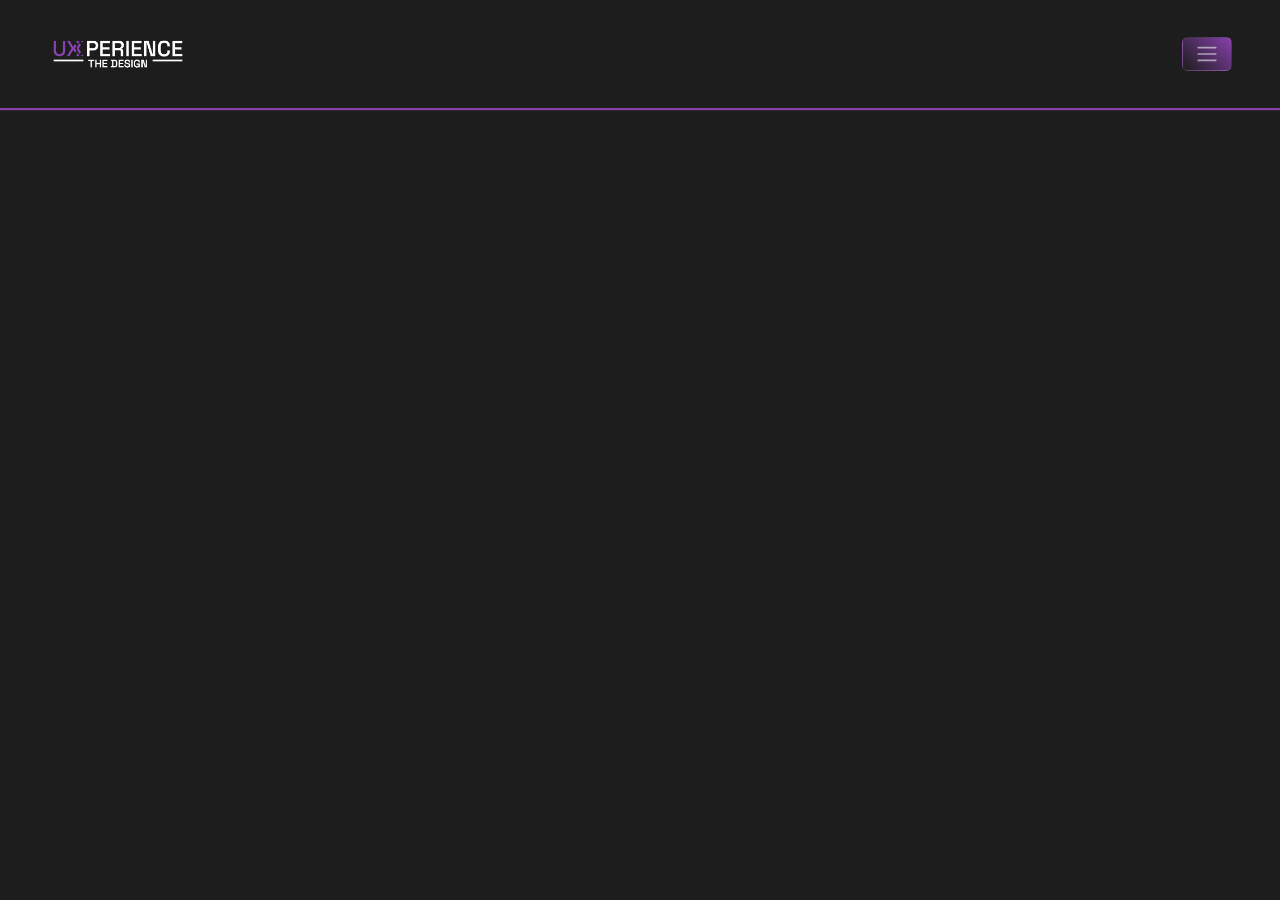
==== pages/Contact Us.html @ 0b3e4610 "landing page optimisation + majority of organisers page done" ====
<!DOCTYPE html>
<html lang="en">

<head>
    <meta charset="UTF-8">
    <meta http-equiv="X-UA-Compatible" content="IE=edge">
    <meta name="viewport" content="width=device-width, initial-scale=1.0">
    <title>Best Course 23</title>
    <!-- Font Awesome Icons-->
    <link rel="stylesheet" href="https://use.fontawesome.com/releases/v5.8.2/css/all.css"
        integrity="sha384-oS3vJWv+0UjzBfQzYUhtDYW+Pj2yciDJxpsK1OYPAYjqT085Qq/1cq5FLXAZQ7Ay" crossorigin="anonymous" />
    <!-- Favicon-->
    <link rel="icon" type="image/x-icon" href="http://course.best.rs/images/BEST-courses-small.png" />
    <!-- Bootstrap icons-->
    <link href="https://cdn.jsdelivr.net/npm/bootstrap-icons@1.5.0/font/bootstrap-icons.css" rel="stylesheet" />
    <!-- Core theme CSS (includes Bootstrap)-->
    <link rel="stylesheet" href="../css/styles.css" />
    <link rel="stylesheet" href="../css/myStyle.css">
    <link rel="stylesheet" href="../css/myStyle_ContactUs.css">
</head>

<body class="d-flex flex-column h-100">
    <main class="flex-shrink-0">
        <!-- Navigation-->
        <nav class="navbar navbar-collapse navbar-dark fixed-top p-0">
            <div class="container-fluid justify-content-between px-5">
                <a class="navbar-brand" href="../index.html"><img src="../assets/logo.png" alt="logo"></a>
                <button class="navbar-toggler" type="button" data-bs-toggle="offcanvas"
                    data-bs-target="#offcanvasDarkNavbar" aria-controls="offcanvasDarkNavbar"
                    aria-label="Toggle navigation">
                    <span class="navbar-toggler-icon"></span>
                </button>
                <div class="offcanvas offcanvas-end" tabindex="-1" id="offcanvasDarkNavbar"
                    aria-labelledby="offcanvasDarkNavbarLabel">
                    <div class="offcanvas-body d-flex justify-content-center">
                        <button type="button" class="btn-close btn-close-white align-self-end"
                            data-bs-dismiss="offcanvas" aria-label="Close"></button>
                        <ul class="navbar-nav justify-content-center flex-grow-1">
                            <li class="nav-item py-4">
                                <a class="nav-link text-center" href="../index.html">Home</a>
                            </li>
                            <li class="nav-item py-4">
                                <a class="nav-link active text-center" href="Organisers.html">Organisers</a>
                            </li>
                            <li class="nav-item py-4">
                                <a class="nav-link text-center" href="Contact Us.html" aria-current="page">Contact Us</a>
                            </li>
                        </ul>
                    </div>
                </div>
            </div>
        </nav>
    </main>
    <!-- Footer-->
    <footer class="py-4">
        <div class="container">
            <div class="row align-items-center justify-content-center" id="logo-container">
                <div class="col-md-2 d-flex align-items-center justify-content-center mb-2"><a
                        href="https://www.best.eu.org/courses/welcome.jsp" target="_blank"> <img
                            src="../assets/BC logo.png" alt="Best Courses"></a></div>
                <div class="col-md-2 d-flex align-items-center justify-content-center"><a
                        href="https://bestnis.rs/language/en/" target="_blank"> <img src="../assets/BEST crop.png"
                            alt="Best-Logo" id="BEST-logo"></a></div>
                <div class="col-md-2 d-flex align-items-center justify-content-center"><a href="#"> <img
                            src="../assets/logo.png" alt="Event logo"></a></div>
            </div>
            <div id="social-icons" class="row align-items-center justify-content-center pt-4">
                <a href="https://www.facebook.com/BESTnis.rs" target="_blank" class="col-1 text-center"><i
                        class="fab fa-facebook-square"></i></a>
                <a href="https://www.linkedin.com/company/bestni%C5%A1/" target="_blank" class="col-1 text-center"><i
                        class="fab fa-linkedin"></i></a>
                <a href="https://www.instagram.com/best_nis/" target="_blank" class="col-1 text-center"><i
                        class="fab fa-instagram"></i></a>
                <a href="mailto:nis@best-eu.org" target="_blank" class="col-1 text-center"><i
                        class="far fa-envelope"></i></a>
            </div>
        </div>
    </footer>
    <!-- Bootstrap core JS-->
    <script src="https://cdn.jsdelivr.net/npm/bootstrap@5.2.3/dist/js/bootstrap.bundle.min.js"></script>
    <!-- Core theme JS-->
    <script src="/js/scripts.js"></script>
    <!-- My JS-->

</body>

</html>
---- css/myStyle.css ----
@import url('https://fonts.googleapis.com/css2?family=Space+Grotesk:wght@300;400;500;600;700&display=swap');

:root {
    --black: #0E143A;
    --orange: #FFACBE;
    --pink: #FD36F5;
    --blue: #4BBAE3;
    --yellow: #DBC88A;

    --purple: #8640aa;
    --purpleD1: #4b156a;

    --white: #CDC7D1;

    --gray: #1D1D1E;
    --grayL1: #282829;
    --grayL2: #313132;
}

*,
::before,
::after {
    margin: 0;
    padding: 0;
}

html,
body {
    font-family: 'Space Grotesk', sans-serif;
    background: var(--gray);
    color: var(--white);
    scroll-behavior: smooth !important;
    width: 100%;
    margin: 0;
}

button:focus,
.btn:focus,
.btn-close:focus {
    box-shadow: none;
}


/*NAVIGATION*/
.navbar {
    background: var(--gray);
    opacity: 1;
    box-shadow: 1px 1px 1px 1px var(--purple);
    height: 12vh;
}

.navbar>container {
    position: relative;
}

.navbar-brand img {
    width: 140px;
    position: relative;
}

.navbar-toggler {
    background: linear-gradient(45deg, var(--gray), var(--purple));
    transition: all 0.2s;
}

.navbar-toggler:hover {
    scale: 0.95;
    filter: brightness(0.95);
}

.navbar-toggler:focus {
    box-shadow: none;
}


.navbar-toggler-icon {
    width: 1.2em;
    height: 1.2em;
}

.offcanvas-body {
    opacity: 1;
}

.offcanvas.offcanvas-end {
    background: linear-gradient(90deg, var(--gray), var(--purpleD1));
    transition: all 0.35s;
    width: 100vw;
    opacity: 1;
}

.offcanvas-body .nav-item {
    font-size: 4rem;
    font-weight: 500;
}

.offcanvas button {
    position: absolute;
    top: 2rem;
    right: 2rem;
    transform: scale(2);
}

@media only screen and (max-width: 470px) {
    .offcanvas-body .nav-item {
        font-size: 3.8rem;
        font-weight: 500;
    }
}


/*HEADER*/
header {
    background: linear-gradient(25deg, var(--gray), var(--grayL));
    min-height: 110vh;
}

header .h1 {
    font-weight: 600;
    font-size: 4.5em;
    word-spacing: 0.2rem;
    letter-spacing: 0.8rem;
    text-shadow: 1px 1px 2px var(--purpleD1);
}

header .h1>span {
    font-weight: 800;
    color: var(--purple);
}

h2 {
    font-size: 2.5rem;
    letter-spacing: 0.5rem;
    font-weight: 400;
    text-shadow: 1px 1px 2px var(--purpleD1);
}

@keyframes floating {
    0% {
        transform: translateY(0px);
    }

    50% {
        transform: translateY(-15px);
    }

    100% {
        transform: translateY(0px);
    }
}

@keyframes grow {
    0% {
        scale: 1;
        transform: translateY(0px);
    }

    100% {
        scale: 1.3;
        transform: translateY(-15px);
    }
}

#dynamicElement {
    position: relative;
}

#dynamicElement img {
    position: absolute;
    animation: ease-in-out floating 3s infinite;
}

#saturnMagla {
    position: relative !important;
    width: 100%;
}

#raketa {
    width: 100px;
    z-index: 100;
    rotate: 45deg;
    bottom: 15vh;
    left: 5vw;
    animation: ease-in-out grow 10s infinite !important;
    animation: ease-in-out floating 3s infinite;

}

@media only screen and (max-width: 1199px) {
    header .h1 {
        font-size: 3.7em !important;
    }

    h2 {
        font-size: 2rem !important;
        ;
    }
}

@media only screen and (max-width: 575px) {
    header .h1 {
        font-size: 3.2em !important;
        ;
    }

    h2 {
        font-size: 1.8rem !important;
        ;
    }
}

@media only screen and (max-width: 470px) {
    header .h1 {
        font-size: 2.3em !important;
        ;
    }

    h2 {
        font-size: 1.3rem !important;
        ;
    }
}

/*WHEN, WHERE*/
#when-where-container i {
    font-size: 3.5rem;
    color: var(--purple);
}

#when-where-container p {
    font-size: 1.6rem;
}

@media only screen and (max-width: 991px) {
    #when-where-container i {
        font-size: 3.2rem;
        color: var(--purple);
    }

    #when-where-container p {
        font-size: 1.3rem;
    }
}

@media only screen and (max-width: 755px) {
    #when-where-container i {
        font-size: 3rem;
        color: var(--purple);
    }

    #when-where-container p {
        font-size: 1.3rem;
    }
}


/*PARAGRAFI SA SLIKAMA*/
.paragraf-sa-slikom img {
    width: 100%;
    height: 300px;
    position: relative;
    object-fit: cover;
}

.imageContainer::after {
    position: absolute;
    top: 0;
    left: 0;
    height: 100%;
    width: 100%;
    background: linear-gradient(45deg, var(--gray), var(--purpleD1));
    opacity: 0.7;
    z-index: 1000;
    display: block;
    content: "";
}

.btn {
    background: var(--purple);
    color: var(--white);
    font-family: 'Space Grotesk', sans-serif;
    font-size: 1.25rem;
    transition: all 0.25s;
    margin: 0 auto;
}

.btn:hover {
    scale: 0.98;
    filter: brightness(0.9);
    color: var(--white);
    background-color: var(--purple);
    border-color: none;
}

.btn:active {
    color: var(--white) !important;
    background-color: var(--purple) !important;
    border-color: transparent !important;
}

@media only screen and (max-width: 991px) {
    .imageContainer::after {
        height: calc(100% - 3rem);
    }
}

@media only screen and (max-width: 575px) {
    #learn-more-button {
        font-size: 1rem;
    }
}


/* COUNTDOWN SECTION */
.timerDisplay {
    font-weight: 100;
    font-size: 4rem;
    margin: 0;
    color: var(--white);
}

.timerDisplay>span {
    position: relative;
    padding: 0.5rem;
}

.timerDisplay span div {
    position: relative;
    font-size: 1.5rem;
    top: -0.8rem;
}

.timerDisplay span div:not(.timerDisplay #months div,
    .timerDisplay #days div,
    .timerDisplay #hours div,
    .timerDisplay #minutes div,
    .timerDisplay #seconds div) {
    visibility: hidden;
}

h2:not(header h2) {
    font-size: 3.5rem;
}

#apply-now-button {
    font-size: 2rem;
    border-radius: 20px;
    background: linear-gradient(45deg, var(--grayL2), var(--purple));
    border: none;
}

@media only screen and (max-width:1000px) {
    .timerDisplay {
        font-weight: 100;
        font-size: 3rem;
    }

    .timerDisplay>span {
        position: relative;
        padding: 0.5rem;
    }

    .timerDisplay span div {
        position: relative;
        font-size: 1.5rem;
        top: -0.8rem;
    }

    h2:not(header h2) {
        font-size: 3rem;
    }

    #apply-now-button {
        font-size: 1.5rem;
    }
}

@media only screen and (max-width:767px) {
    .timerDisplay {
        font-weight: 100;
        font-size: 2.3rem;
        margin: 0;
        color: var(--white);
    }

    .timerDisplay>span {
        position: relative;
        padding: 0.5rem;
    }

    .timerDisplay span div {
        position: relative;
        font-size: 1rem;
        top: -0.8rem;
    }

    h2:not(header h2) {
        font-size: 2rem;
    }

    #apply-now-button {
        font-size: 1.3rem;
    }
}

@media only screen and (max-width:552px) {
    .timerDisplay {
        font-weight: 100;
        font-size: 2rem;
        margin: 0;
        color: var(--white);
    }

    .timerDisplay>span {
        position: relative;
        padding: 0.2rem;
    }

    .timerDisplay span div {
        position: relative;
        font-size: 1rem;
        top: -0.8rem;
    }

    h2:not(header h2) {
        font-size: 1.5rem;
        letter-spacing: 0.6rem;
    }

    #apply-now-button {
        font-size: 1rem;
    }
}


/* CARDS */
.cardInfo {
    width: 25%;
}

.card-img-top {
    width: 40%;
}

.cardInfo h3,
.cardInfo .btn {
    font-size: clamp(1.5rem, 2vw, 2rem);
}

.cardInfo .btn {
    font-size: clamp(1.2rem, 1.5vw, 1.5rem);
}

@media only screen and (max-width:991px) {
    .cardInfo {
        width: 60%;
    }
}


/* PREDAVACI */
.karticaPredavaca {
    max-width: 800px;
    margin: 0 auto;
    padding: 2rem;
    margin-top: 5rem;
}

.slikaPredavaca {
    width: 100%;
}

.professorContact i,
.organiserContact i {
    font-size: 1.8rem;
    color: var(--purple);
    transition: all 0.3s;
    border: none;
}

.professorContact i:hover,
.organiserContact i:hover {
    scale: 0.95;
    filter: brightness(0.8);
}

.professorInfo h3 {
    font-size: 2rem;
}

.professorInfo p {
    margin: 0;
}

.professorInfo h3+p {
    font-size: 1.1rem;
    color: var(--purple);
}

.bio {
    font-size: 1.1rem;
}

@media only screen and (max-width:991px) {
    .slikaPredavaca {
        width: 60%;
    }
}

@media only screen and (max-width:580px) {
    .professorInfo h3 {
        font-size: 1.5rem;
    }

    .professorContact i {
        font-size: 1.6rem;
    }

    .professorInfo h3+p {
        font-size: 1.05rem;
    }

    .bio {
        font-size: 1rem;
    }
}


/* POKROVITELJI */
@keyframes scroll {
    from {
        transform: translateX(0%);
    }

    to {
        transform: translateX(-100%);
    }
}

.logos {
    overflow-x: hidden;
    white-space: nowrap;
    user-select: none;
    position: relative;
}

/*.logos::before{
    content: "";
    position: absolute;
    top:0;
    left: -15%;    
    width: 30%;
    height: 100%;
    background: linear-gradient(to left, rgba(0,0,0,0), var(--gray));
    z-index: 10;
}*/
.slider {
    white-space: nowrap;
    transform: translateX(50%);
    animation: scroll 15s infinite linear;
}

.slider img {
    width: 250px;
    padding: 0 3rem;
}

.slider.active {
    animation-play-state: paused;
}

/*FOOTER*/
footer {
    background: var(--gray);
}

footer img {
    width: 130px;
}

#logo-container a {
    transition: all 0.3s;
}

#logo-container a:hover {
    scale: 0.95;
    filter: brightness(0.9);
}

#BEST-logo {
    width: 100px;
}

#social-icons i {
    font-size: 1.25rem;
    color: white;
    transition: all 0.3s;
}

#social-icons i:hover {
    scale: 0.95;
    color: var(--white);
}
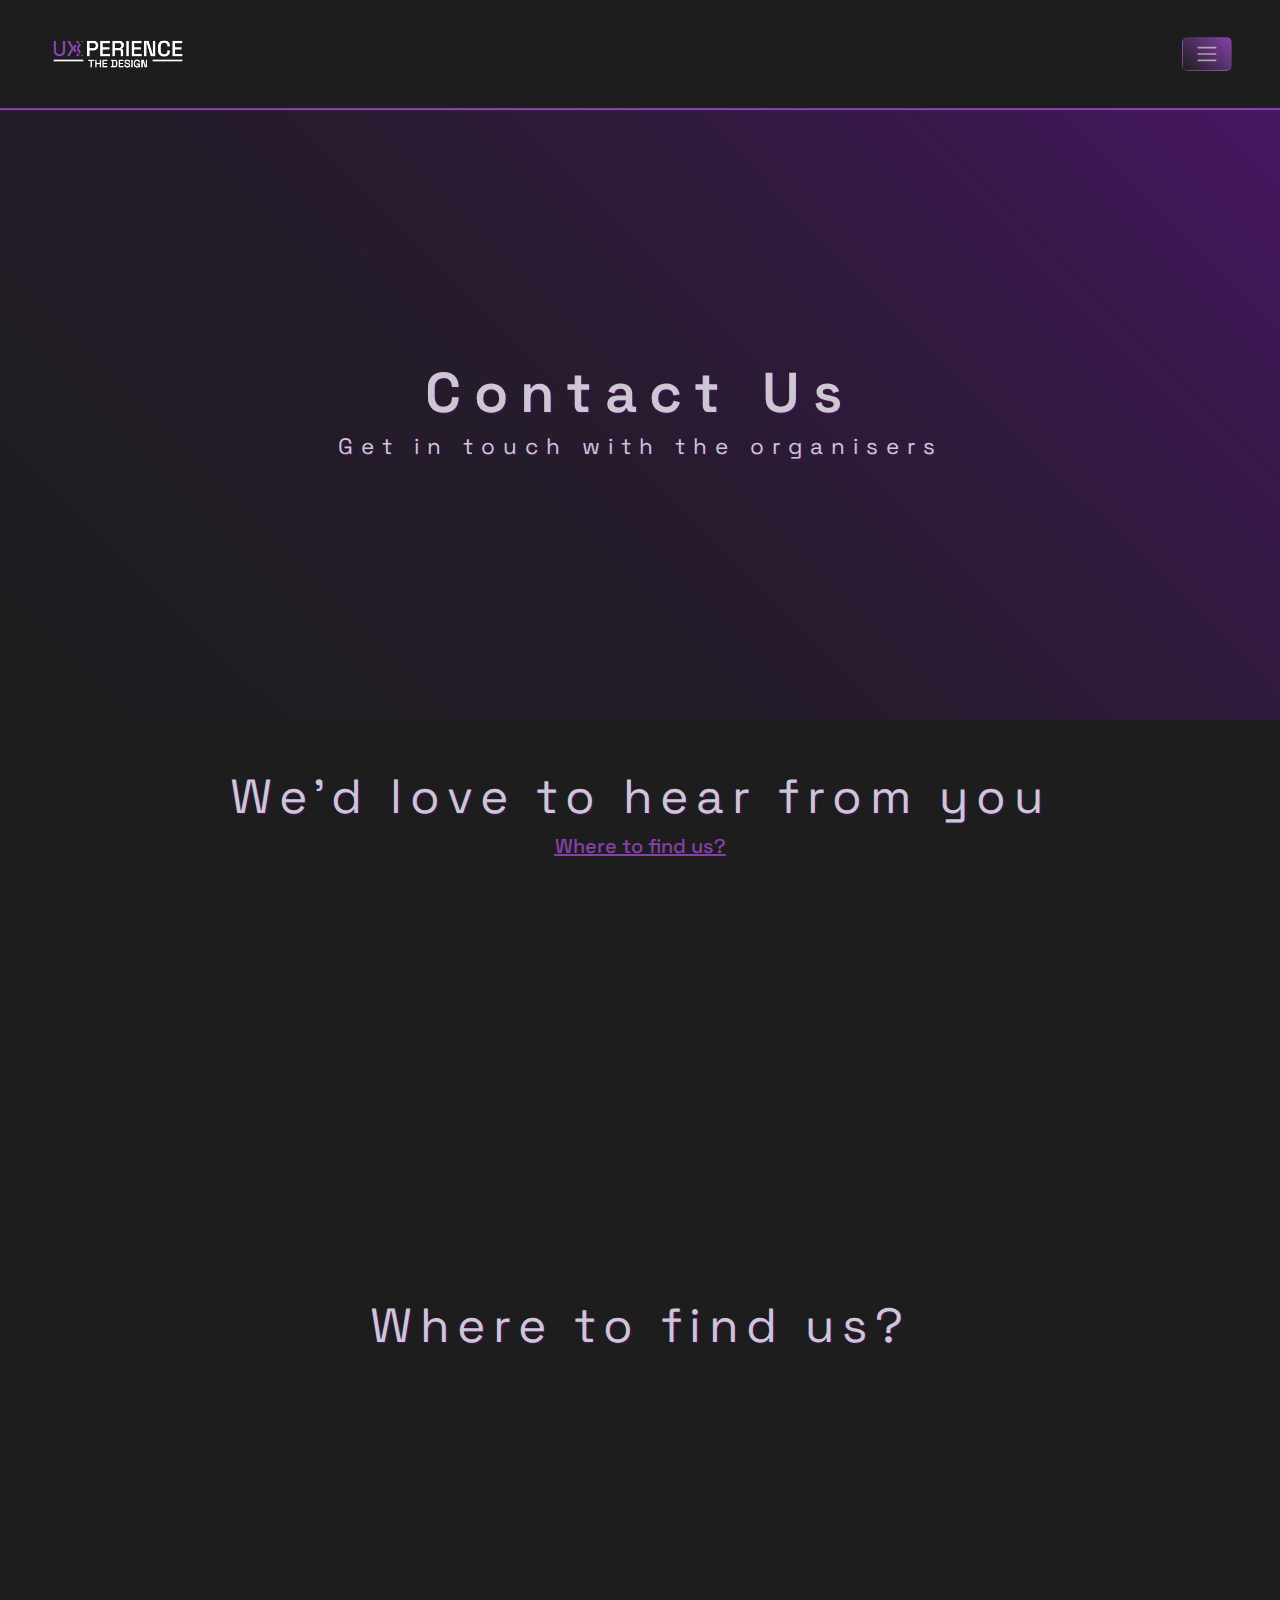
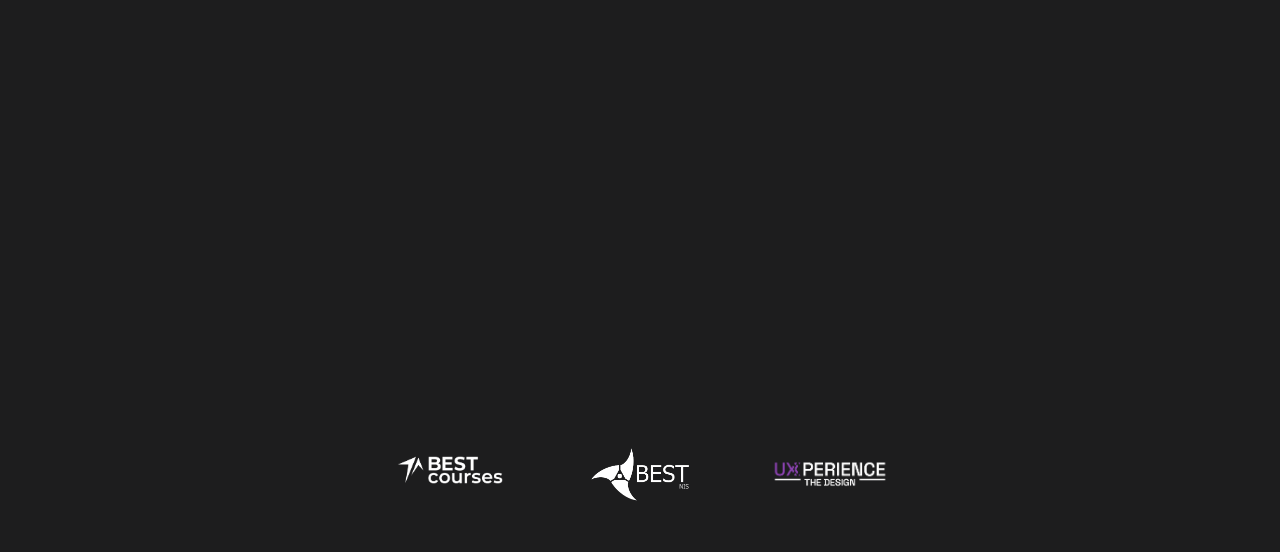
==== commit a363f73e: "Contact Us + Organisers + serbian translation" ====
--- a/pages/Contact Us.html
+++ b/pages/Contact Us.html
@@ -2,15 +2,17 @@
 <html lang="en">
 
 <head>
-    <meta charset="UTF-8">
-    <meta http-equiv="X-UA-Compatible" content="IE=edge">
-    <meta name="viewport" content="width=device-width, initial-scale=1.0">
-    <title>Best Course 23</title>
+    <meta charset="utf-8" />
+    <meta name="viewport" content="width=device-width, initial-scale=1, shrink-to-fit=no" />
+    <meta name="description" content="BEST course about UX design organised by BEST Niš" />
+    <meta name="keywords" content="BEST, BEST Course, BEST Niš, Niš, Serbia, Srbija, UX design" />
+    <meta name="author" content="Vojin Đorđević">
+    <title>BEST Course 23 | BEST NIŠ</title>
     <!-- Font Awesome Icons-->
     <link rel="stylesheet" href="https://use.fontawesome.com/releases/v5.8.2/css/all.css"
         integrity="sha384-oS3vJWv+0UjzBfQzYUhtDYW+Pj2yciDJxpsK1OYPAYjqT085Qq/1cq5FLXAZQ7Ay" crossorigin="anonymous" />
     <!-- Favicon-->
-    <link rel="icon" type="image/x-icon" href="http://course.best.rs/images/BEST-courses-small.png" />
+    <link rel="icon" type="image/x-icon" href="../assets/courses icon.png?" />
     <!-- Bootstrap icons-->
     <link href="https://cdn.jsdelivr.net/npm/bootstrap-icons@1.5.0/font/bootstrap-icons.css" rel="stylesheet" />
     <!-- Core theme CSS (includes Bootstrap)-->
@@ -25,31 +27,116 @@
         <nav class="navbar navbar-collapse navbar-dark fixed-top p-0">
             <div class="container-fluid justify-content-between px-5">
                 <a class="navbar-brand" href="../index.html"><img src="../assets/logo.png" alt="logo"></a>
-                <button class="navbar-toggler" type="button" data-bs-toggle="offcanvas"
-                    data-bs-target="#offcanvasDarkNavbar" aria-controls="offcanvasDarkNavbar"
-                    aria-label="Toggle navigation">
+                <button class="navbar-toggler" type="button" data-bs-toggle="offcanvas" data-bs-target="#offcanvasDarkNavbar"
+                    aria-controls="offcanvasDarkNavbar" aria-label="Toggle navigation">
                     <span class="navbar-toggler-icon"></span>
                 </button>
                 <div class="offcanvas offcanvas-end" tabindex="-1" id="offcanvasDarkNavbar"
                     aria-labelledby="offcanvasDarkNavbarLabel">
                     <div class="offcanvas-body d-flex justify-content-center">
-                        <button type="button" class="btn-close btn-close-white align-self-end"
-                            data-bs-dismiss="offcanvas" aria-label="Close"></button>
-                        <ul class="navbar-nav justify-content-center flex-grow-1">
-                            <li class="nav-item py-4">
+                        <button type="button" class="btn-close btn-close-white" data-bs-dismiss="offcanvas"
+                            aria-label="Close"></button>
+                        <ul class="navbar-nav justify-content-center flex-grow-1 position-relative">
+                            <li class="nav-item">
                                 <a class="nav-link text-center" href="../index.html">Home</a>
                             </li>
-                            <li class="nav-item py-4">
-                                <a class="nav-link active text-center" href="Organisers.html">Organisers</a>
+                            <li class="nav-item">
+                                <a class="nav-link text-center"
+                                    href="./Organisers.html">Organisers</a>
                             </li>
-                            <li class="nav-item py-4">
-                                <a class="nav-link text-center" href="Contact Us.html" aria-current="page">Contact Us</a>
+                            <li class="nav-item">
+                                <a class="nav-link text-center active" aria-current="page" href="./pages/Contact Us.html">Contact Us</a>
+                            </li>
+                            <li class="nav-item d-flex text-center justify-content-center">
+                                <a class="nav-link text-center" href="./KontaktSRB.html">SRB &nbsp</a>|<a
+                                    class="nav-link text-center" href="./Contact Us.html">&nbsp
+                                    ENG</a>
                             </li>
                         </ul>
                     </div>
                 </div>
             </div>
         </nav>
+        <!-- Header-->
+        <header class="d-flex align-items-center">
+            <div class="container-fluid">
+                <div class="row g-0 align-items-center justify-content-center">
+                    <div class="col-lg-6 order-lg-0 order-1">
+                        <div class="d-flex flex-column justify-content-center">
+                            <div class="h1 text-center">Contact Us</div>
+                            <h2 class="text-center">Get in touch with the organisers</h2>
+                        </div>
+                    </div>
+                </div>
+            </div>
+        </header>
+        <!-- Contact form-->
+        <div class="pt-5 px-4 px-md-5 mb-4">
+            <div class="text-center mb-4">
+                <h2>We'd love to hear from you</h2>
+                <a href="#submitButton">
+                    <h5 class="text-decoration-underline">Where to find us?</h5>
+                </a>
+            </div>
+            <div class="row gx-5 justify-content-center">
+                <div class="col-sm-10 col-md-8 col-xl-6">
+                    <form id="contactForm" class="toAppear" action="https://formspree.io/f/mayzvbjp" method="post">
+                        <!-- Name input-->
+                        <div class="form-floating mb-3">
+                            <input class="form-control" id="name" name="Full Name" type="text"
+                                placeholder="Enter your name..." required />
+                            <label for="name">Full name</label>
+                        </div>
+                        <!-- Email address input-->
+                        <div class="form-floating mb-3">
+                            <input class="form-control" id="email" name="Email address" type="email"
+                                placeholder="name@example.com" required />
+                            <label for="email">Email Address</label>
+                        </div>
+                        <!-- Message input-->
+                        <div class="form-floating mb-3">
+                            <textarea class="form-control" id="message" name="Message" type="text"
+                                placeholder="Enter your message here..." style="height: 10rem" required></textarea>
+                            <label for="message">Message</label>
+                        </div>
+                        <!-- Submit Button-->
+                        <div class="d-grid"><button class="btn" id="submitButton" type="submit">Submit</button></div>
+                    </form>
+                </div>
+            </div>
+        </div>
+        <!-- Where to find us? -->
+        <div id="whereToFindUs" class="py-1 px-4 px-md-5 my-5">
+            <div class="text-center mb-4">
+                <h2>Where to find us?</h2>
+            </div>
+            <div class="container">
+                <div class="row pt-2 justify-content-center">
+                    <div class="col-lg-8">
+                        <iframe
+                            src="https://www.google.com/maps/embed?pb=!1m18!1m12!1m3!1d2316.4608280196803!2d21.889761275132493!3d43.33123197319679!2m3!1f0!2f0!3f0!3m2!1i1024!2i768!4f13.1!3m3!1m2!1s0x4755b733ea5cf091%3A0x2905ad211c32712a!2sBEST%20Nis!5e1!3m2!1sen!2srs!4v1683125600072!5m2!1sen!2srs"
+                            width="600" height="450" style="border:0;" allowfullscreen="" loading="lazy"
+                            referrerpolicy="no-referrer-when-downgrade" class="toAppear"></iframe>
+                    </div>
+                </div>
+                <div class="infoIspodMape row justify-content-center mt-2 toAppear">
+                    <div class="col-12 text-center">
+                        <i class="fas fa-map-marker-alt text-center mb-3"></i>
+                        <span>Aleksandra Medvedeva 14A, Nis</span>
+                    </div>
+                    <div class="col-12 text-center">
+                        <a href="mailto:nis@best-eu.org"><i class="far fa-envelope text-center mb-3"></i>
+                            <span>nis@best-eu.org</span>
+                        </a>
+                    </div>
+                    <div class="col-12 text-center">
+                        <a href="Organisers.html#toOrganisers">
+                            <button class="btn mt-2 pt-sm-2">Organising team</button>
+                        </a>
+                    </div>
+                </div>
+            </div>
+        </div>
     </main>
     <!-- Footer-->
     <footer class="py-4">
@@ -61,7 +148,7 @@
                 <div class="col-md-2 d-flex align-items-center justify-content-center"><a
                         href="https://bestnis.rs/language/en/" target="_blank"> <img src="../assets/BEST crop.png"
                             alt="Best-Logo" id="BEST-logo"></a></div>
-                <div class="col-md-2 d-flex align-items-center justify-content-center"><a href="#"> <img
+                <div class="col-md-2 d-flex align-items-center justify-content-center"><a href="../index.html"> <img
                             src="../assets/logo.png" alt="Event logo"></a></div>
             </div>
             <div id="social-icons" class="row align-items-center justify-content-center pt-4">
@@ -81,7 +168,8 @@
     <!-- Core theme JS-->
     <script src="/js/scripts.js"></script>
     <!-- My JS-->
-
+    <script src="/js/appearOnScroll.js"></script>
+    <script src="/js/movingImages.js"></script>
 </body>
 
 </html>--- a/css/myStyle.css
+++ b/css/myStyle.css
@@ -1,10 +1,10 @@
 @import url('https://fonts.googleapis.com/css2?family=Space+Grotesk:wght@300;400;500;600;700&display=swap');
 
 :root {
-    --black: #0E143A;
+    --black: #183157;
     --orange: #FFACBE;
     --pink: #FD36F5;
-    --blue: #4BBAE3;
+    --blue: #1F456C;
     --yellow: #DBC88A;
 
     --purple: #8640aa;
@@ -40,12 +40,24 @@
     box-shadow: none;
 }
 
+.toAppear {
+    opacity: 0;
+    scale: 0.8;
+    transition: all .5s;
+}
+
+.toAppear.active {
+    opacity: 1;
+    scale: 1;
+    transform: translateX(0%) scale(1);
+}
 
 /*NAVIGATION*/
 .navbar {
     background: var(--gray);
     opacity: 1;
     box-shadow: 1px 1px 1px 1px var(--purple);
+    min-height: min-content;
     height: 12vh;
 }
 
@@ -79,19 +91,23 @@
 }
 
 .offcanvas-body {
-    opacity: 1;
+    opacity: 1 !important;
 }
 
 .offcanvas.offcanvas-end {
-    background: linear-gradient(90deg, var(--gray), var(--purpleD1));
+    background: linear-gradient(90deg, var(--grayL1), var(--purpleD1));
     transition: all 0.35s;
     width: 100vw;
-    opacity: 1;
-}
-
-.offcanvas-body .nav-item {
+    opacity: 1 !important;
+}
+
+.nav-item {
     font-size: 4rem;
     font-weight: 500;
+}
+
+.nav-item:last-of-type {
+    font-size: 3rem;
 }
 
 .offcanvas button {
@@ -99,13 +115,17 @@
     top: 2rem;
     right: 2rem;
     transform: scale(2);
-}
-
-@media only screen and (max-width: 470px) {
+    z-index: 100;
+}
+
+@media only screen and (max-width: 565px) {
     .offcanvas-body .nav-item {
-        font-size: 3.8rem;
+        font-size: 3rem;
         font-weight: 500;
     }
+        .nav-item:last-of-type {
+            font-size: 2.5rem;
+        }
 }
 
 
@@ -188,11 +208,24 @@
 
 @media only screen and (max-width: 1199px) {
     header .h1 {
-        font-size: 3.7em !important;
+        font-size: 3.5em !important;
     }
 
     h2 {
         font-size: 2rem !important;
+        ;
+    }
+}
+
+@media only screen and (min-width: 769px) and (max-width: 991px) {
+
+    /* targeting between md and lg*/
+    header .h1 {
+        font-size: 2.5em !important;
+    }
+
+    h2 {
+        font-size: 1.8rem !important;
         ;
     }
 }
@@ -216,29 +249,27 @@
     }
 
     h2 {
-        font-size: 1.3rem !important;
-        ;
+        
     }
 }
 
 /*WHEN, WHERE*/
 #when-where-container i {
-    font-size: 3.5rem;
+    font-size: 3rem;
     color: var(--purple);
 }
 
 #when-where-container p {
-    font-size: 1.6rem;
+    font-size: 1.3rem;
 }
 
 @media only screen and (max-width: 991px) {
     #when-where-container i {
-        font-size: 3.2rem;
-        color: var(--purple);
+        font-size: 3rem;
     }
 
     #when-where-container p {
-        font-size: 1.3rem;
+        font-size: 1.1rem;
     }
 }
 
@@ -249,17 +280,55 @@
     }
 
     #when-where-container p {
-        font-size: 1.3rem;
+        font-size: 1.1rem;
     }
 }
 
 
 /*PARAGRAFI SA SLIKAMA*/
-.paragraf-sa-slikom img {
-    width: 100%;
-    height: 300px;
-    position: relative;
-    object-fit: cover;
+.movingImagesContainer {
+    position: relative;
+    height: 30vh;
+animation: ease-in-out floating 3s infinite;
+}
+/*
+VRLO VAZAN NOTE!!!
+Imam jedan imageContainerDiv cija je pozicija relativna, on mi diktira zauzece prostora movingImagesContainer-a,
+ostala dva u sekciji ce biti apsolutno pozicionirani
+*/
+.imageContainerDiv {
+    width: 40vw;
+    max-width: 300px;
+    transition: all 0.5s;
+    transition-timing-function: cubic-bezier(0.165, 0.84, 0.44, 1);
+    position: relative;
+    top: -20%;
+    z-index: 0;
+}
+
+.imageContainerDiv:nth-of-type(2) {
+    position: absolute;
+    left: 5%;
+    top: 20%;
+    z-index: 2;
+}
+
+.imageContainerDiv:nth-of-type(3) {
+    position: absolute;
+    right: 5%;
+    top: 40%;
+}
+
+.imageContainer {
+  
+}
+
+.imageContainerDiv-2 .imageContainer {
+    rotate: -20deg;
+}
+
+.imageContainerDiv-3 .imageContainer {
+    rotate: 20deg;
 }
 
 .imageContainer::after {
@@ -268,27 +337,37 @@
     left: 0;
     height: 100%;
     width: 100%;
-    background: linear-gradient(45deg, var(--gray), var(--purpleD1));
+    background: linear-gradient(10deg, var(--gray), var(--purple));
     opacity: 0.7;
     z-index: 1000;
     display: block;
     content: "";
 }
 
+.paragraf-sa-slikom img {
+    width: 100%;
+    height: 100%;
+    position: relative;
+    object-fit: cover;
+}
+
+.paragraf-sa-slikom p{
+    margin-top: 5rem;
+}
 .btn {
     background: var(--purple);
     color: var(--white);
     font-family: 'Space Grotesk', sans-serif;
-    font-size: 1.25rem;
+    font-size: 1.05rem;
     transition: all 0.25s;
     margin: 0 auto;
 }
 
 .btn:hover {
+    background: var(--purple);
+    color: var(--white);
     scale: 0.98;
     filter: brightness(0.9);
-    color: var(--white);
-    background-color: var(--purple);
     border-color: none;
 }
 
@@ -300,7 +379,7 @@
 
 @media only screen and (max-width: 991px) {
     .imageContainer::after {
-        height: calc(100% - 3rem);
+        /* height: calc(100% - 3rem); */
     }
 }
 
@@ -314,7 +393,7 @@
 /* COUNTDOWN SECTION */
 .timerDisplay {
     font-weight: 100;
-    font-size: 4rem;
+    font-size: 3rem;
     margin: 0;
     color: var(--white);
 }
@@ -326,7 +405,7 @@
 
 .timerDisplay span div {
     position: relative;
-    font-size: 1.5rem;
+    font-size: 1.4rem;
     top: -0.8rem;
 }
 
@@ -339,11 +418,12 @@
 }
 
 h2:not(header h2) {
-    font-size: 3.5rem;
+    font-size: 2.8rem;
 }
 
 #apply-now-button {
-    font-size: 2rem;
+    max-width: 300px;
+    font-size: 1.5rem;
     border-radius: 20px;
     background: linear-gradient(45deg, var(--grayL2), var(--purple));
     border: none;
@@ -366,9 +446,7 @@
         top: -0.8rem;
     }
 
-    h2:not(header h2) {
-        font-size: 3rem;
-    }
+    h2:not(header h2) {}
 
     #apply-now-button {
         font-size: 1.5rem;
@@ -424,7 +502,7 @@
 
     h2:not(header h2) {
         font-size: 1.5rem;
-        letter-spacing: 0.6rem;
+        letter-spacing: 0.3rem;
     }
 
     #apply-now-button {
@@ -434,20 +512,28 @@
 
 
 /* CARDS */
+.card{
+    background: var(--blue);
+}
+.card:nth-of-type(1){
+    background: var(--purple);
+}
+
 .cardInfo {
     width: 25%;
 }
 
 .card-img-top {
     width: 40%;
-}
-
-.cardInfo h3,
+    max-width: 7rem;
+}
+
+.cardInfo h3 {
+    font-size: clamp(1.2rem, 2vw, 1.3rem);
+}
+
 .cardInfo .btn {
-    font-size: clamp(1.5rem, 2vw, 2rem);
-}
-
-.cardInfo .btn {
+    background: var(--purple);
     font-size: clamp(1.2rem, 1.5vw, 1.5rem);
 }
 
@@ -575,7 +661,11 @@
 }
 
 footer img {
-    width: 130px;
+    width: 120px;
+}
+
+#BEST-logo {
+    width: 100px;
 }
 
 #logo-container a {
@@ -585,10 +675,6 @@
 #logo-container a:hover {
     scale: 0.95;
     filter: brightness(0.9);
-}
-
-#BEST-logo {
-    width: 100px;
 }
 
 #social-icons i {
@@ -600,4 +686,37 @@
 #social-icons i:hover {
     scale: 0.95;
     color: var(--white);
+}
+
+@media only screen and (max-width:575px) {
+    footer img {
+        width: 120px;
+    }
+
+    #BEST-logo {
+        width: 80px;
+    }
+}
+
+/* MODAL */
+.modal-content {
+    background: var(--blue);
+    color: var(--white);
+}
+
+.modal-content p {
+    margin: 0;
+}
+
+.modal-title {
+    color: var(--white);
+}
+
+.modal-header .btn-close {
+    color: var(--white);
+}
+
+.modal-footer .btn {
+    font-size: 1.1rem;
+    background: var(--purple);
 }--- a/css/myStyle_ContactUs.css
+++ b/css/myStyle_ContactUs.css
@@ -0,0 +1,77 @@
+/* Header */
+header {
+    min-height: 80vh;
+    padding-top: 12vh;
+    background: linear-gradient(45deg, var(--gray), 70%, var(--purpleD1))
+}
+
+header .h1 {
+    font-size: 3.5rem;
+}
+
+h2 {
+    font-size: 1.4rem;
+}
+
+h2:not(header h2) {
+    font-size: 3rem;
+}
+
+h5 {
+    color: var(--purple);
+}
+.btn{
+    background: var(--purple);
+}
+.btn:hover{
+    background: var(--purple);
+}
+
+@media only screen and (max-width: 1199px) {
+   header h1{
+    font-size: 3.5em !important;
+   }
+}
+
+/* Form */
+.form-control {
+    background: #ffffff;
+}
+
+.form-control:focus {
+    border-color: var(--purpleD1);
+    outline: 0;
+    box-shadow: 1px 1px 5px 0.25rem var(--purple);
+}
+
+form input {
+    font-family: inherit;
+}
+
+/* WHERE TO FIND US */
+iframe{
+    width: 100%;
+}
+.infoIspodMape{
+    font-size: 1.4rem;
+}
+.infoIspodMape a{
+    color: inherit;
+    text-decoration: none;
+}
+.infoIspodMape i{
+    color: var(--purple);
+    margin-bottom: 0 !important;
+}
+
+@media only screen and (max-width:470px) {
+    h5{
+            font-size: 1rem;
+        }
+    .btn{
+        font-size: 1rem;
+    }
+    .infoIspodMape{
+        font-size: 1rem;
+    }
+}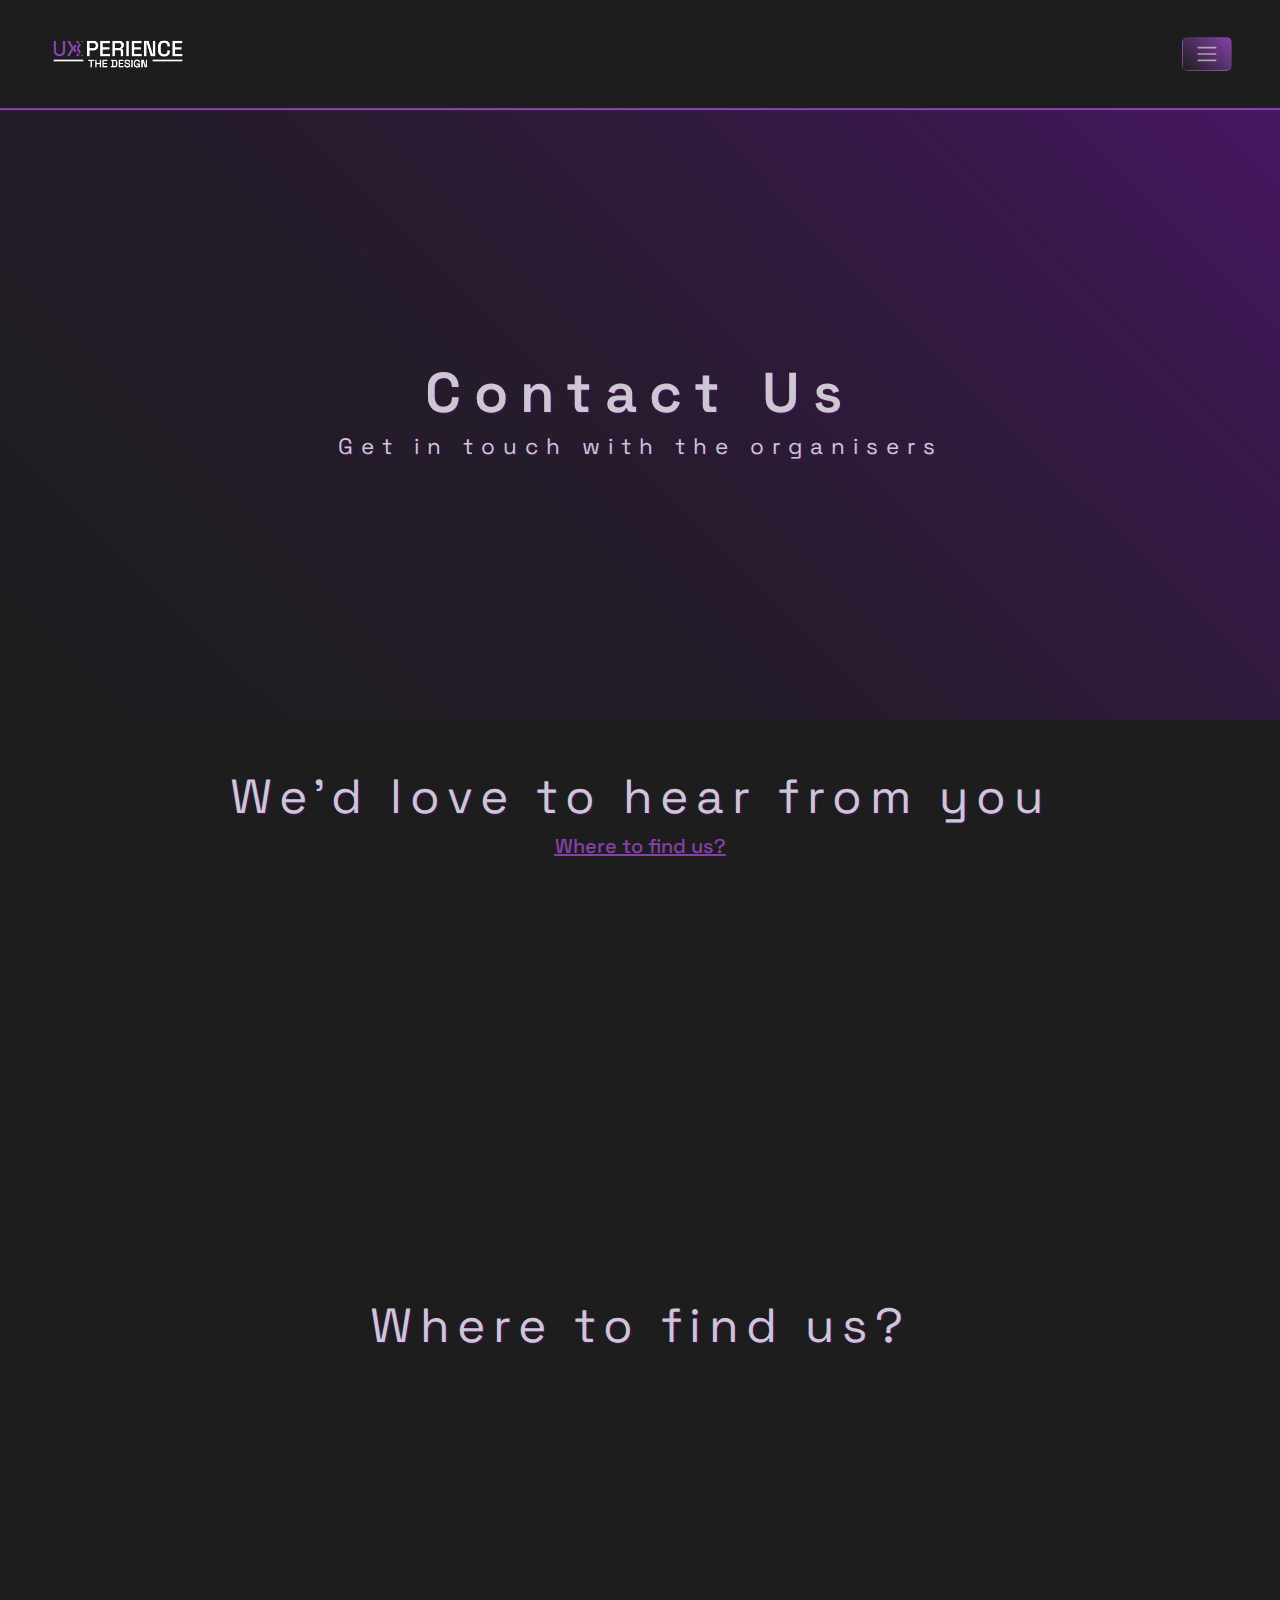
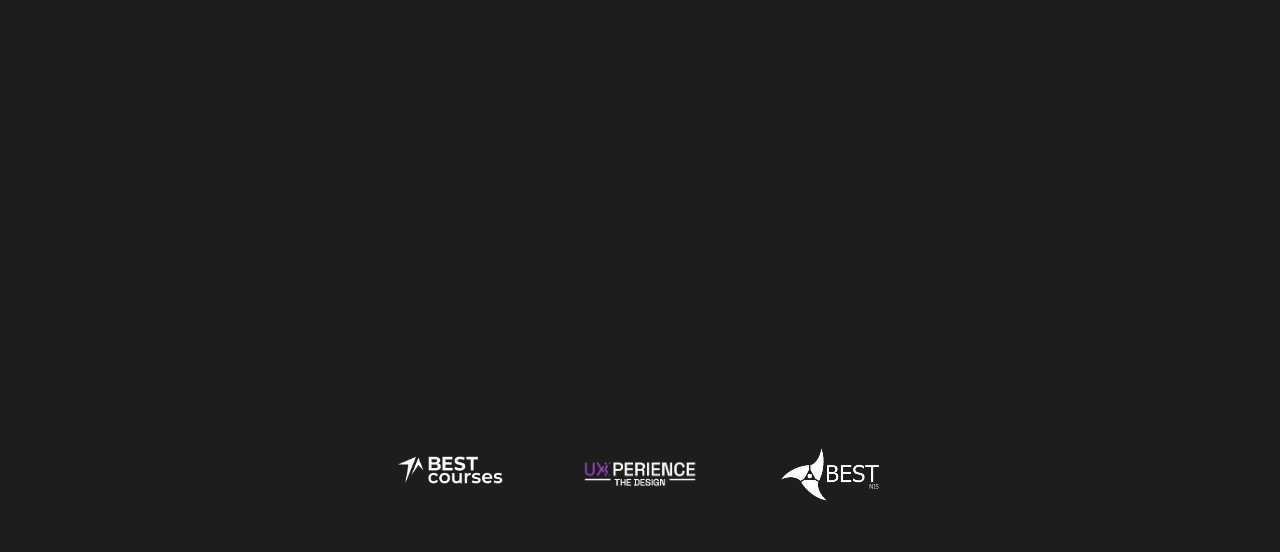
==== commit 33423730: "footer logo reordering" ====
--- a/pages/Contact Us.html
+++ b/pages/Contact Us.html
@@ -27,8 +27,9 @@
         <nav class="navbar navbar-collapse navbar-dark fixed-top p-0">
             <div class="container-fluid justify-content-between px-5">
                 <a class="navbar-brand" href="../index.html"><img src="../assets/logo.png" alt="logo"></a>
-                <button class="navbar-toggler" type="button" data-bs-toggle="offcanvas" data-bs-target="#offcanvasDarkNavbar"
-                    aria-controls="offcanvasDarkNavbar" aria-label="Toggle navigation">
+                <button class="navbar-toggler" type="button" data-bs-toggle="offcanvas"
+                    data-bs-target="#offcanvasDarkNavbar" aria-controls="offcanvasDarkNavbar"
+                    aria-label="Toggle navigation">
                     <span class="navbar-toggler-icon"></span>
                 </button>
                 <div class="offcanvas offcanvas-end" tabindex="-1" id="offcanvasDarkNavbar"
@@ -41,11 +42,11 @@
                                 <a class="nav-link text-center" href="../index.html">Home</a>
                             </li>
                             <li class="nav-item">
-                                <a class="nav-link text-center"
-                                    href="./Organisers.html">Organisers</a>
+                                <a class="nav-link text-center" href="./Organisers.html">Organisers</a>
                             </li>
                             <li class="nav-item">
-                                <a class="nav-link text-center active" aria-current="page" href="./pages/Contact Us.html">Contact Us</a>
+                                <a class="nav-link text-center active" aria-current="page"
+                                    href="./pages/Contact Us.html">Contact Us</a>
                             </li>
                             <li class="nav-item d-flex text-center justify-content-center">
                                 <a class="nav-link text-center" href="./KontaktSRB.html">SRB &nbsp</a>|<a
@@ -145,11 +146,11 @@
                 <div class="col-md-2 d-flex align-items-center justify-content-center mb-2"><a
                         href="https://www.best.eu.org/courses/welcome.jsp" target="_blank"> <img
                             src="../assets/BC logo.png" alt="Best Courses"></a></div>
+                <div class="col-md-2 d-flex align-items-center justify-content-center"><a href="../index.html"> <img
+                            src="../assets/logo.png" alt="Event logo"></a></div>
                 <div class="col-md-2 d-flex align-items-center justify-content-center"><a
                         href="https://bestnis.rs/language/en/" target="_blank"> <img src="../assets/BEST crop.png"
                             alt="Best-Logo" id="BEST-logo"></a></div>
-                <div class="col-md-2 d-flex align-items-center justify-content-center"><a href="../index.html"> <img
-                            src="../assets/logo.png" alt="Event logo"></a></div>
             </div>
             <div id="social-icons" class="row align-items-center justify-content-center pt-4">
                 <a href="https://www.facebook.com/BESTnis.rs" target="_blank" class="col-1 text-center"><i
@@ -166,10 +167,10 @@
     <!-- Bootstrap core JS-->
     <script src="https://cdn.jsdelivr.net/npm/bootstrap@5.2.3/dist/js/bootstrap.bundle.min.js"></script>
     <!-- Core theme JS-->
-    <script src="/js/scripts.js"></script>
+    <script src="../js/scripts.js"></script>
     <!-- My JS-->
-    <script src="/js/appearOnScroll.js"></script>
-    <script src="/js/movingImages.js"></script>
+    <script src="../js/appearOnScroll.js"></script>
+    <script src="../js/movingImages.js"></script>
 </body>
 
 </html>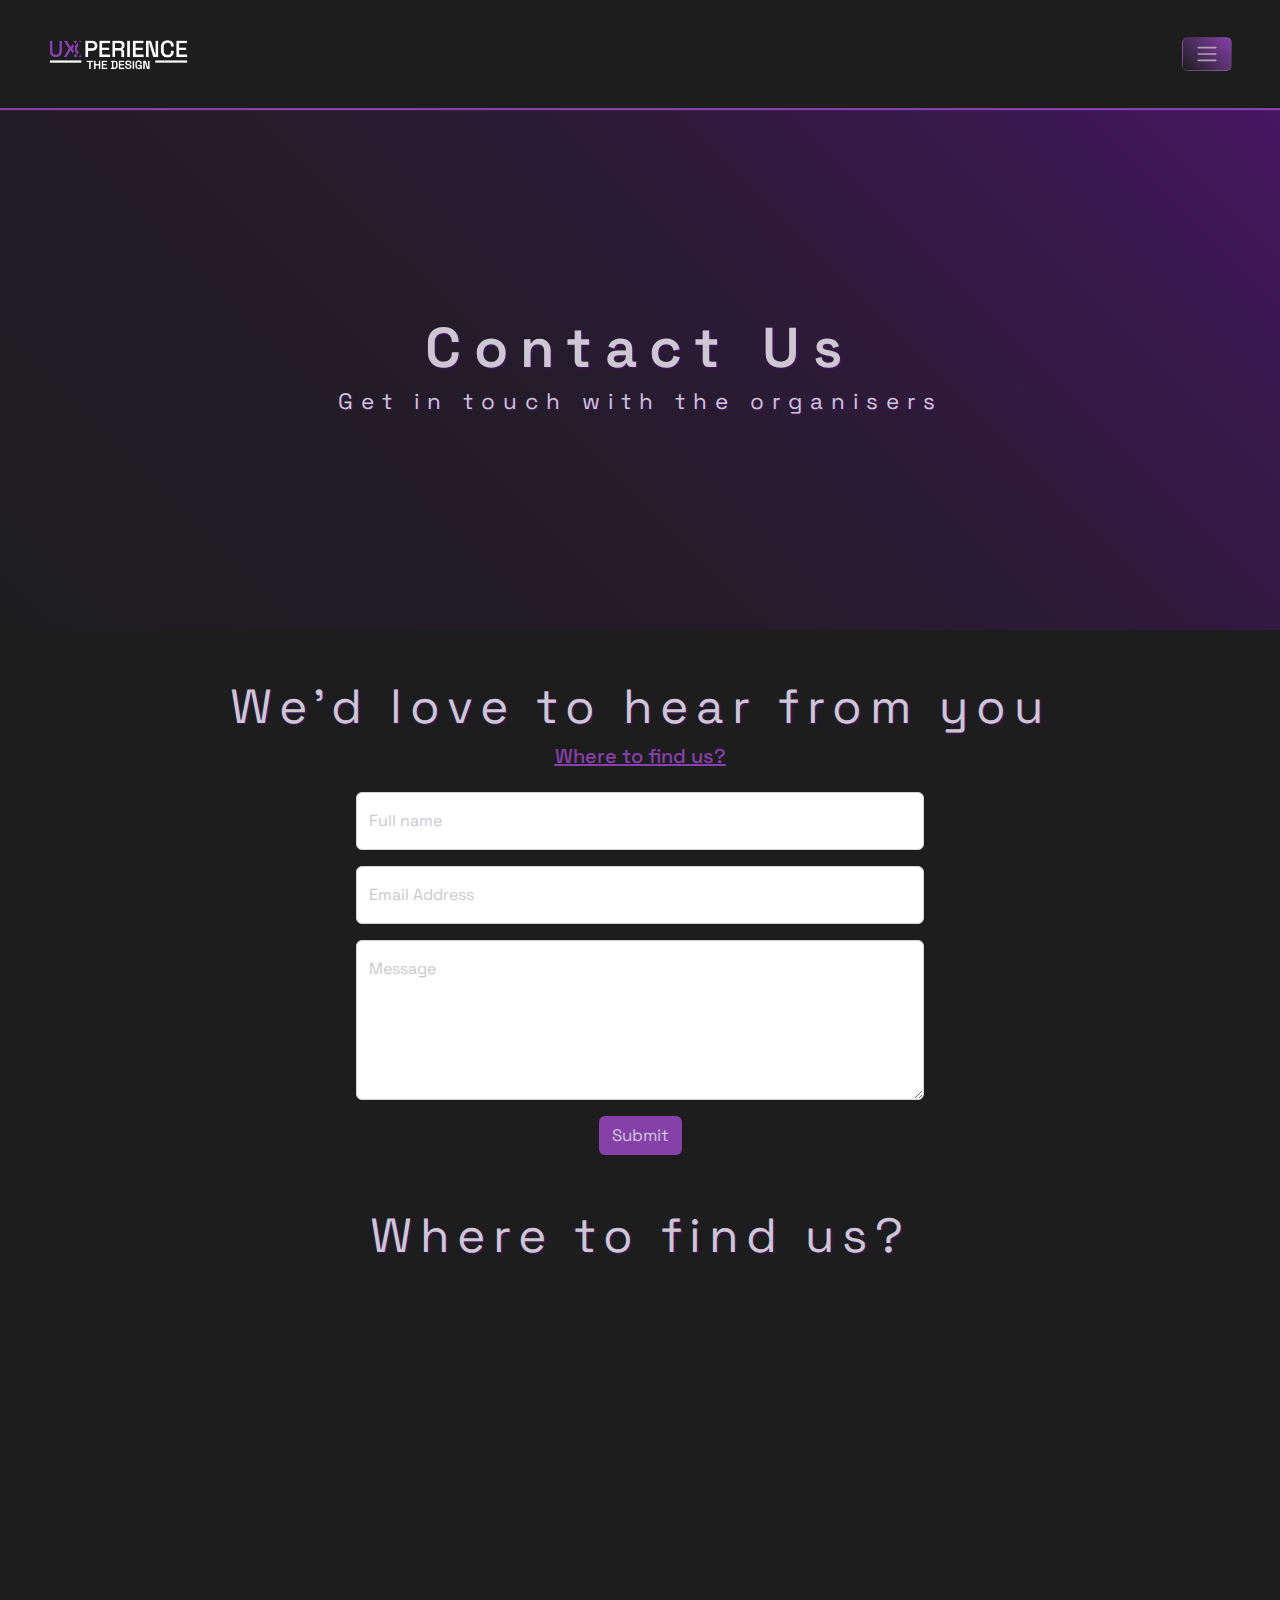
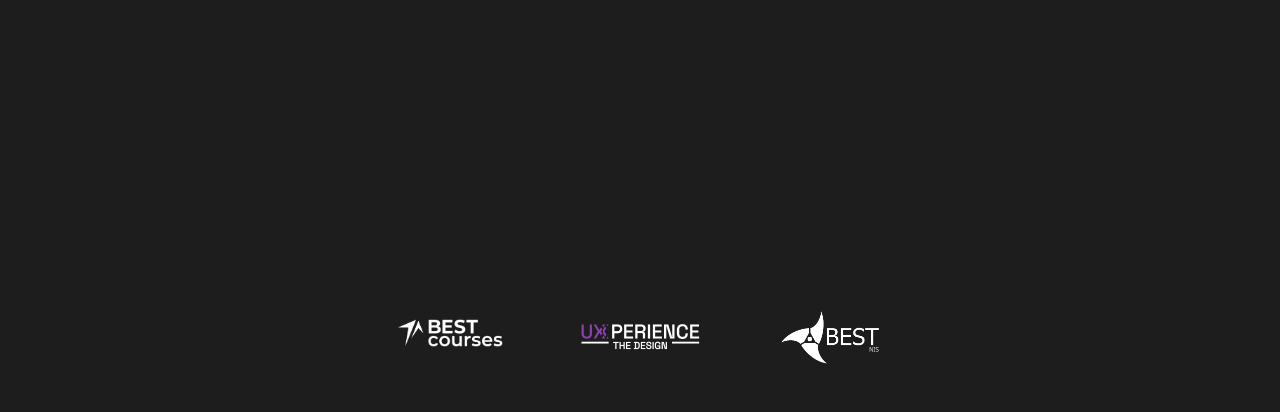
==== commit 9d6bf581: "another margin update :')" ====
--- a/pages/Contact Us.html
+++ b/pages/Contact Us.html
@@ -107,7 +107,7 @@
             </div>
         </div>
         <!-- Where to find us? -->
-        <div id="whereToFindUs" class="py-1 px-4 px-md-5 my-5">
+        <div id="whereToFindUs" class="py-1 px-4 px-md-5 mt-5 mb-1">
             <div class="text-center mb-4">
                 <h2>Where to find us?</h2>
             </div>
--- a/css/myStyle.css
+++ b/css/myStyle.css
@@ -338,7 +338,7 @@
     height: 100%;
     width: 100%;
     background: linear-gradient(10deg, var(--gray), var(--purple));
-    opacity: 0.7;
+    opacity: 0.45;
     z-index: 1000;
     display: block;
     content: "";
@@ -524,7 +524,7 @@
 }
 
 .card-img-top {
-    width: 40%;
+    width: 100%;
     max-width: 7rem;
 }
 
@@ -697,6 +697,11 @@
         width: 80px;
     }
 }
+@media only screen and (max-width:767px) {
+    footer .container .row div:nth-of-type(2){
+        margin-bottom: 12px;
+    }
+}
 
 /* MODAL */
 .modal-content {
--- a/css/myStyle_ContactUs.css
+++ b/css/myStyle_ContactUs.css
@@ -1,6 +1,6 @@
 /* Header */
 header {
-    min-height: 80vh;
+    min-height: 70vh;
     padding-top: 12vh;
     background: linear-gradient(45deg, var(--gray), 70%, var(--purpleD1))
 }
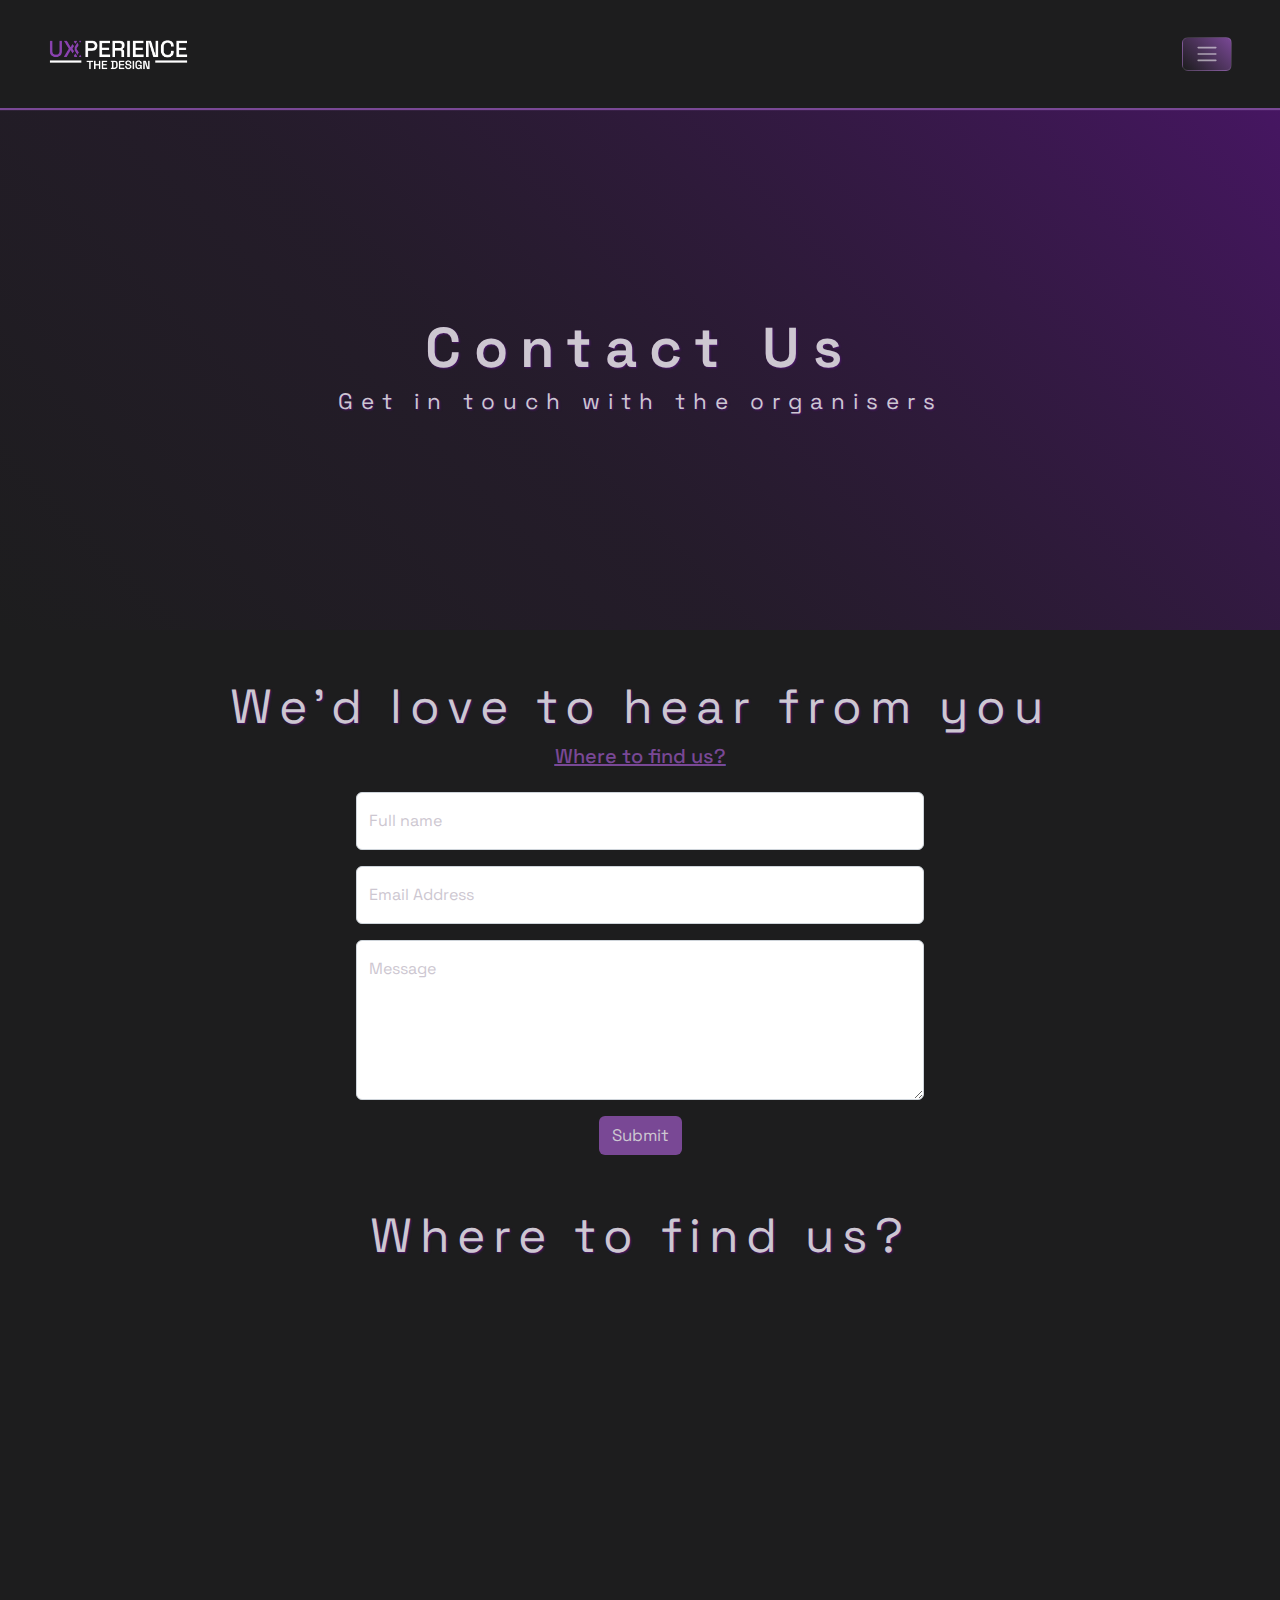
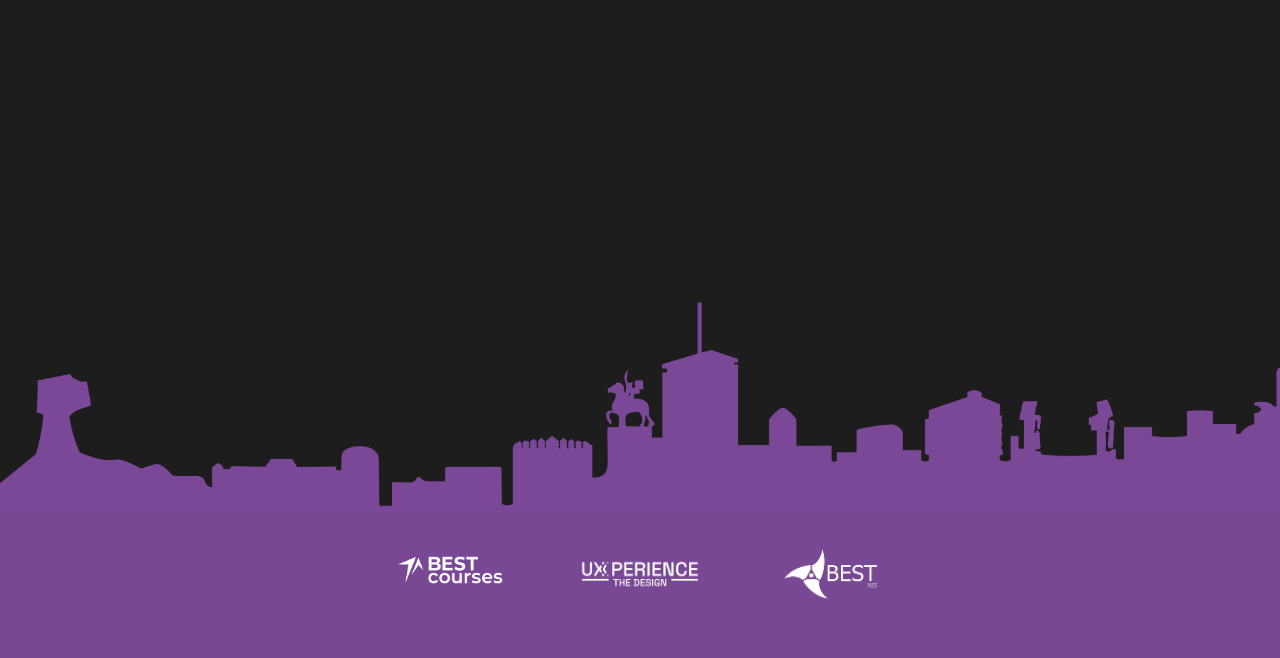
==== commit fb92db14: "Bunch of updates, APPLY functional" ====
--- a/pages/Contact Us.html
+++ b/pages/Contact Us.html
@@ -20,7 +20,6 @@
     <link rel="stylesheet" href="../css/myStyle.css">
     <link rel="stylesheet" href="../css/myStyle_ContactUs.css">
 </head>
-
 <body class="d-flex flex-column h-100">
     <main class="flex-shrink-0">
         <!-- Navigation-->
@@ -106,6 +105,8 @@
                 </div>
             </div>
         </div>
+        
+        
         <!-- Where to find us? -->
         <div id="whereToFindUs" class="py-1 px-4 px-md-5 mt-5 mb-1">
             <div class="text-center mb-4">
@@ -139,6 +140,10 @@
             </div>
         </div>
     </main>
+    <!-- Divider -->
+    <div class="footerBackground">
+        <img src="../assets/Dividers/dividerMN.png" alt="">
+    </div>
     <!-- Footer-->
     <footer class="py-4">
         <div class="container">
@@ -147,7 +152,7 @@
                         href="https://www.best.eu.org/courses/welcome.jsp" target="_blank"> <img
                             src="../assets/BC logo.png" alt="Best Courses"></a></div>
                 <div class="col-md-2 d-flex align-items-center justify-content-center"><a href="../index.html"> <img
-                            src="../assets/logo.png" alt="Event logo"></a></div>
+                            src="../assets/logoF.png" alt="Event logo"></a></div>
                 <div class="col-md-2 d-flex align-items-center justify-content-center"><a
                         href="https://bestnis.rs/language/en/" target="_blank"> <img src="../assets/BEST crop.png"
                             alt="Best-Logo" id="BEST-logo"></a></div>
--- a/css/myStyle.css
+++ b/css/myStyle.css
@@ -7,7 +7,7 @@
     --blue: #1F456C;
     --yellow: #DBC88A;
 
-    --purple: #8640aa;
+    --purple: #794895;
     --purpleD1: #4b156a;
 
     --white: #CDC7D1;
@@ -52,6 +52,13 @@
     transform: translateX(0%) scale(1);
 }
 
+.divider {
+   
+}
+.divider img{
+ max-width: 100%;   
+}
+
 /*NAVIGATION*/
 .navbar {
     background: var(--gray);
@@ -123,9 +130,10 @@
         font-size: 3rem;
         font-weight: 500;
     }
-        .nav-item:last-of-type {
-            font-size: 2.5rem;
-        }
+
+    .nav-item:last-of-type {
+        font-size: 2.5rem;
+    }
 }
 
 
@@ -185,7 +193,7 @@
     position: relative;
 }
 
-#dynamicElement img {
+#dynamicElement #saturnMagla {
     position: absolute;
     animation: ease-in-out floating 3s infinite;
 }
@@ -194,7 +202,16 @@
     position: relative !important;
     width: 100%;
 }
-
+.star{
+    position: absolute;
+    width: 50px;
+}
+.star1{
+
+}
+.star2{
+    left: 0px;
+}
 #raketa {
     width: 100px;
     z-index: 100;
@@ -208,11 +225,11 @@
 
 @media only screen and (max-width: 1199px) {
     header .h1 {
-        font-size: 3.5em !important;
+        font-size: 3em !important;
     }
 
     h2 {
-        font-size: 2rem !important;
+        font-size: 1.9rem !important;
         ;
     }
 }
@@ -221,23 +238,23 @@
 
     /* targeting between md and lg*/
     header .h1 {
-        font-size: 2.5em !important;
-    }
-
-    h2 {
-        font-size: 1.8rem !important;
+        font-size: 2.3em !important;
+    }
+
+    header h2 {
+        font-size: 1.3rem !important;
         ;
     }
 }
 
 @media only screen and (max-width: 575px) {
     header .h1 {
-        font-size: 3.2em !important;
+        font-size: 2.3em !important;
         ;
     }
 
-    h2 {
-        font-size: 1.8rem !important;
+    header h2 {
+        font-size: 1.3rem !important;
         ;
     }
 }
@@ -245,12 +262,9 @@
 @media only screen and (max-width: 470px) {
     header .h1 {
         font-size: 2.3em !important;
-        ;
-    }
-
-    h2 {
-        
-    }
+    }
+
+    h2 {}
 }
 
 /*WHEN, WHERE*/
@@ -289,8 +303,9 @@
 .movingImagesContainer {
     position: relative;
     height: 30vh;
-animation: ease-in-out floating 3s infinite;
-}
+    animation: ease-in-out floating 3s infinite;
+}
+
 /*
 VRLO VAZAN NOTE!!!
 Imam jedan imageContainerDiv cija je pozicija relativna, on mi diktira zauzece prostora movingImagesContainer-a,
@@ -319,9 +334,7 @@
     top: 40%;
 }
 
-.imageContainer {
-  
-}
+.imageContainer {}
 
 .imageContainerDiv-2 .imageContainer {
     rotate: -20deg;
@@ -351,9 +364,10 @@
     object-fit: cover;
 }
 
-.paragraf-sa-slikom p{
+.paragraf-sa-slikom p {
     margin-top: 5rem;
 }
+
 .btn {
     background: var(--purple);
     color: var(--white);
@@ -421,6 +435,9 @@
     font-size: 2.8rem;
 }
 
+#countdown-section a{
+    
+}
 #apply-now-button {
     max-width: 300px;
     font-size: 1.5rem;
@@ -512,10 +529,11 @@
 
 
 /* CARDS */
-.card{
+.card {
     background: var(--blue);
 }
-.card:nth-of-type(1){
+
+.card:nth-of-type(1) {
     background: var(--purple);
 }
 
@@ -657,15 +675,25 @@
 
 /*FOOTER*/
 footer {
-    background: var(--gray);
-}
-
-footer img {
+    position: relative;
+    background: var(--purple);
+}
+.footerBackground{
+    position: relative;
+    max-width: 100vw;
+    
+    z-index: -1;
+}
+.footerBackground img{
+    width: 100%;
+}
+
+#logo-container img {
     width: 120px;
 }
 
-#BEST-logo {
-    width: 100px;
+#BEST-logo, #logo-container img:nth-of-type(3) {
+    width: 95px !important;
 }
 
 #logo-container a {
@@ -689,16 +717,11 @@
 }
 
 @media only screen and (max-width:575px) {
-    footer img {
-        width: 120px;
-    }
-
-    #BEST-logo {
-        width: 80px;
-    }
-}
+    
+}
+
 @media only screen and (max-width:767px) {
-    footer .container .row div:nth-of-type(2){
+    footer .container .row div:nth-of-type(2) {
         margin-bottom: 12px;
     }
 }
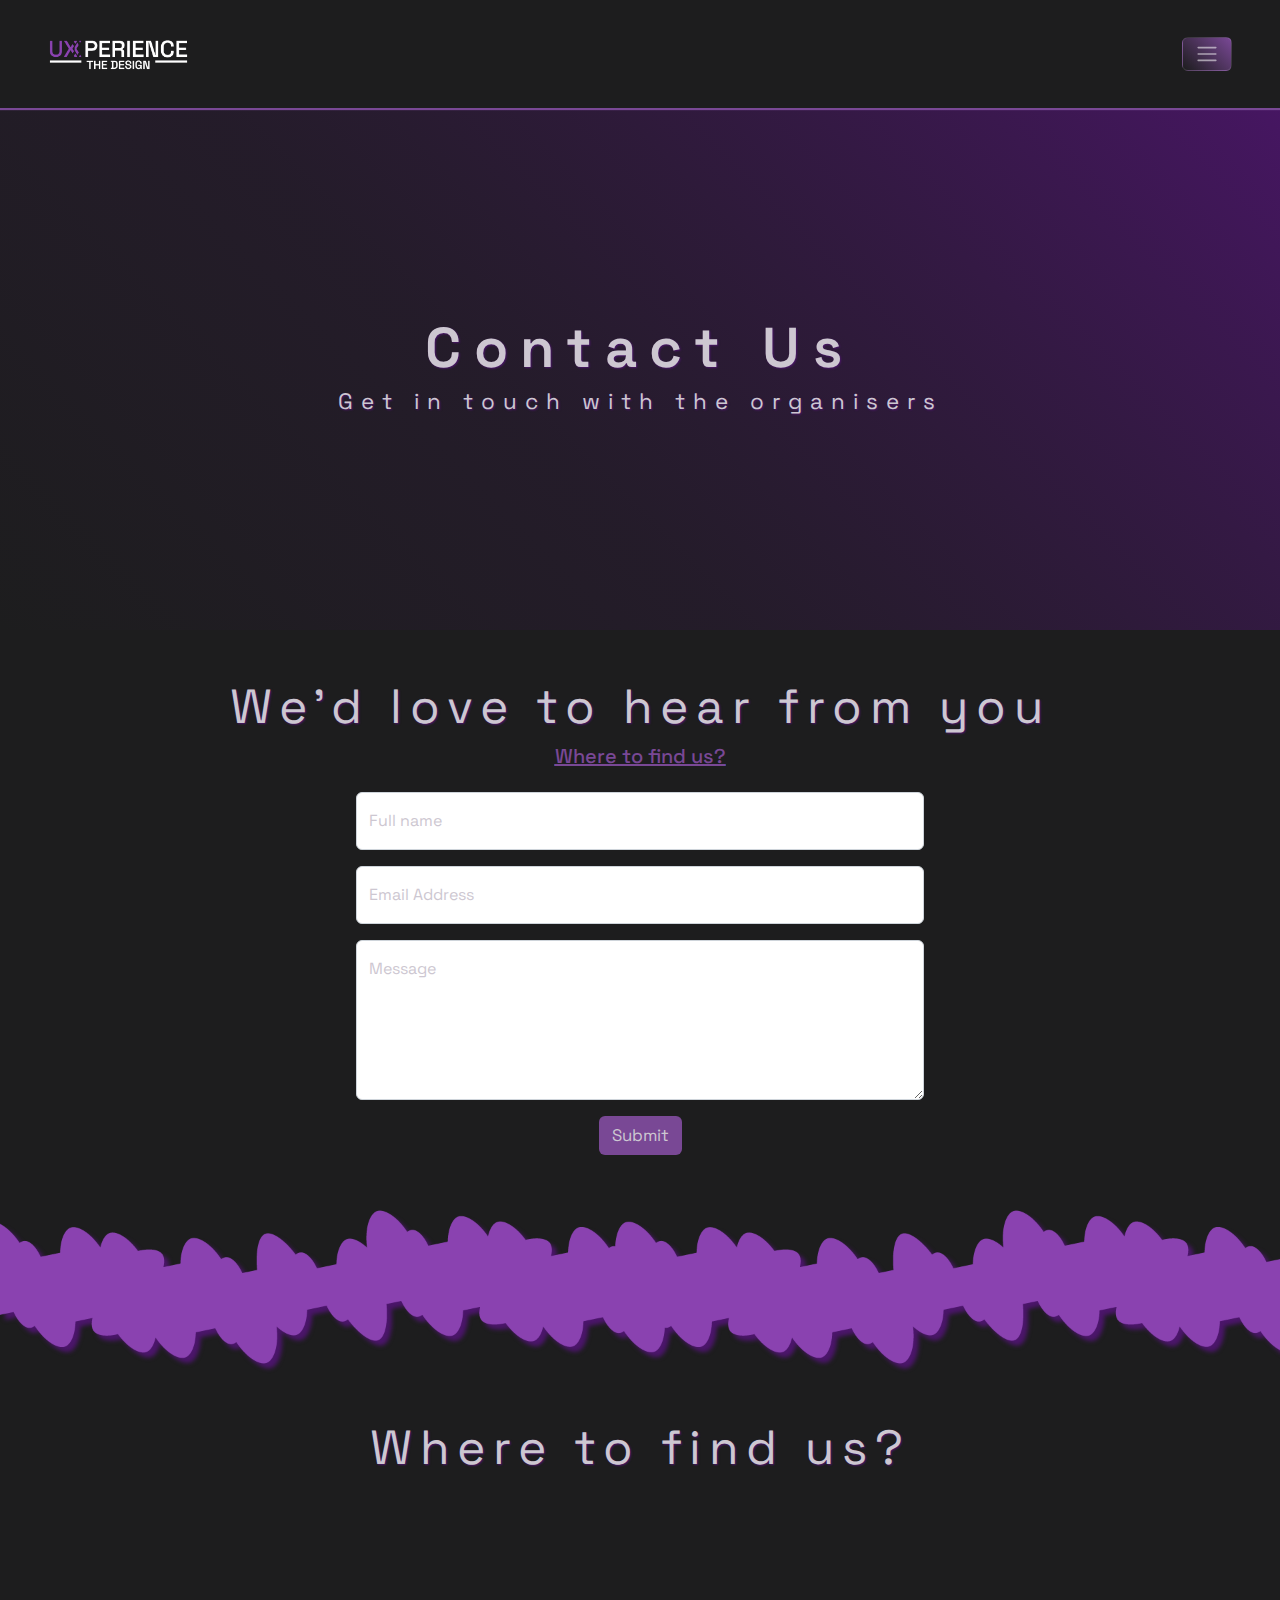
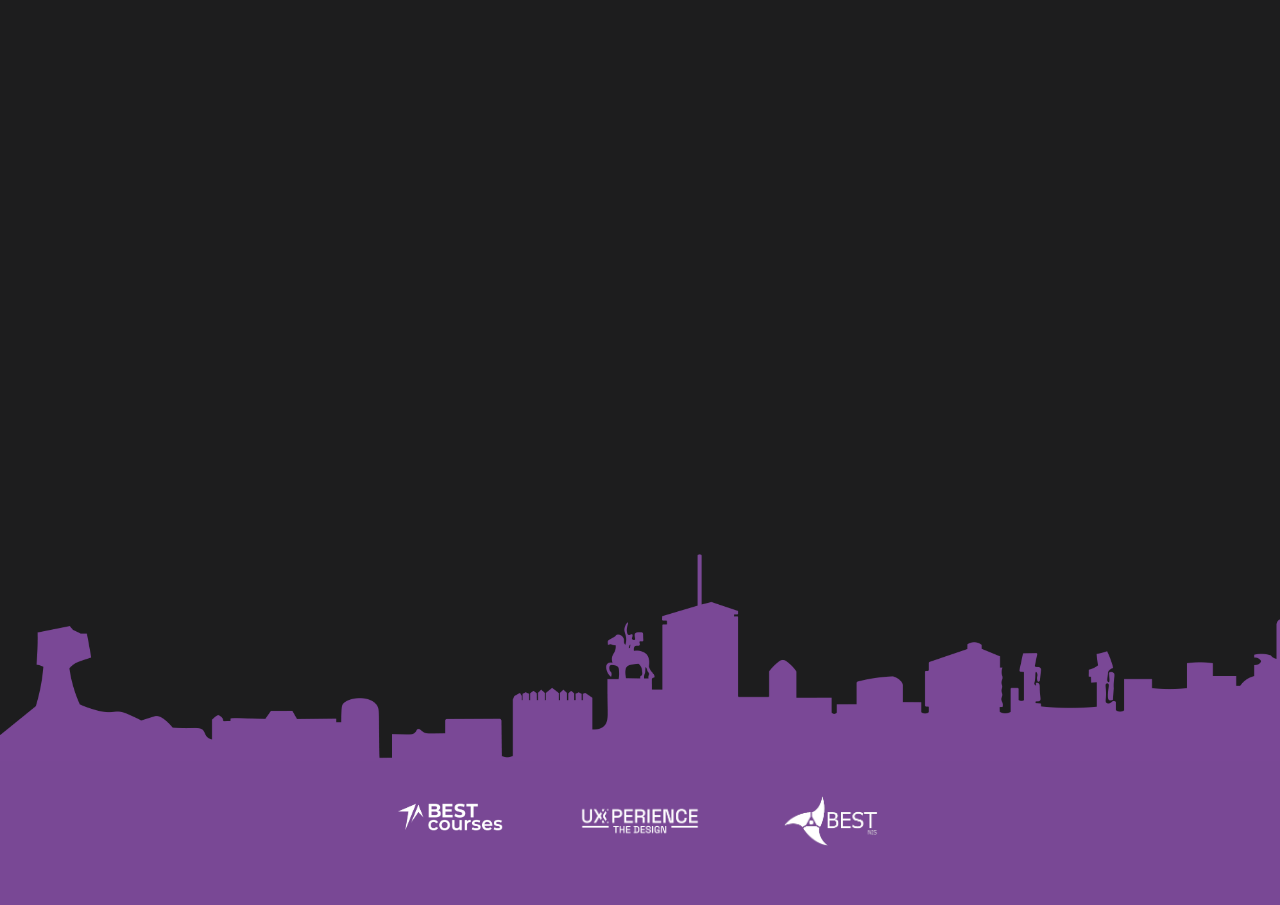
==== commit 24c95d77: "final update" ====
--- a/pages/Contact Us.html
+++ b/pages/Contact Us.html
@@ -71,7 +71,7 @@
             </div>
         </header>
         <!-- Contact form-->
-        <div class="pt-5 px-4 px-md-5 mb-4">
+        <div class="pt-5 px-4 px-md-5 mb-5">
             <div class="text-center mb-4">
                 <h2>We'd love to hear from you</h2>
                 <a href="#submitButton">
@@ -105,8 +105,9 @@
                 </div>
             </div>
         </div>
-        
-        
+        <div class="divider">
+            <img src="../assets/Dividers/latestDivider.png" alt="Divider">
+        </div>
         <!-- Where to find us? -->
         <div id="whereToFindUs" class="py-1 px-4 px-md-5 mt-5 mb-1">
             <div class="text-center mb-4">
--- a/css/myStyle.css
+++ b/css/myStyle.css
@@ -53,10 +53,11 @@
 }
 
 .divider {
-   
+    max-width: 100vw;
 }
 .divider img{
- max-width: 100%;   
+ max-width: 100%; 
+ filter: drop-shadow(5px 5px 2px var(--purpleD1));  
 }
 
 /*NAVIGATION*/
@@ -188,7 +189,17 @@
         transform: translateY(-15px);
     }
 }
-
+@keyframes sparkles{
+    0%{
+        opacity: 1;
+    }
+        50% {
+            opacity: 0;
+        }
+                100% {
+                    opacity: 1;
+                }
+}
 #dynamicElement {
     position: relative;
 }
@@ -204,13 +215,20 @@
 }
 .star{
     position: absolute;
-    width: 50px;
-}
-.star1{
-
-}
-.star2{
-    left: 0px;
+    width: 5vw;
+    min-width: 20px;
+    z-index: 100;
+    
+}
+#star1{
+    left: 10px;
+    top: 150px;
+    animation: sparkles 0.8s linear infinite;
+}
+#star2{
+    left: 180px;
+    top: 100px;
+    animation: sparkles 0.5s linear infinite;
 }
 #raketa {
     width: 100px;
@@ -303,7 +321,7 @@
 .movingImagesContainer {
     position: relative;
     height: 30vh;
-    animation: ease-in-out floating 3s infinite;
+    /*animation: ease-in-out floating 3s infinite;*/
 }
 
 /*
@@ -680,9 +698,10 @@
 }
 .footerBackground{
     position: relative;
+    bottom: -5px;
     max-width: 100vw;
-    
     z-index: -1;
+    margin-top: 35px;
 }
 .footerBackground img{
     width: 100%;
